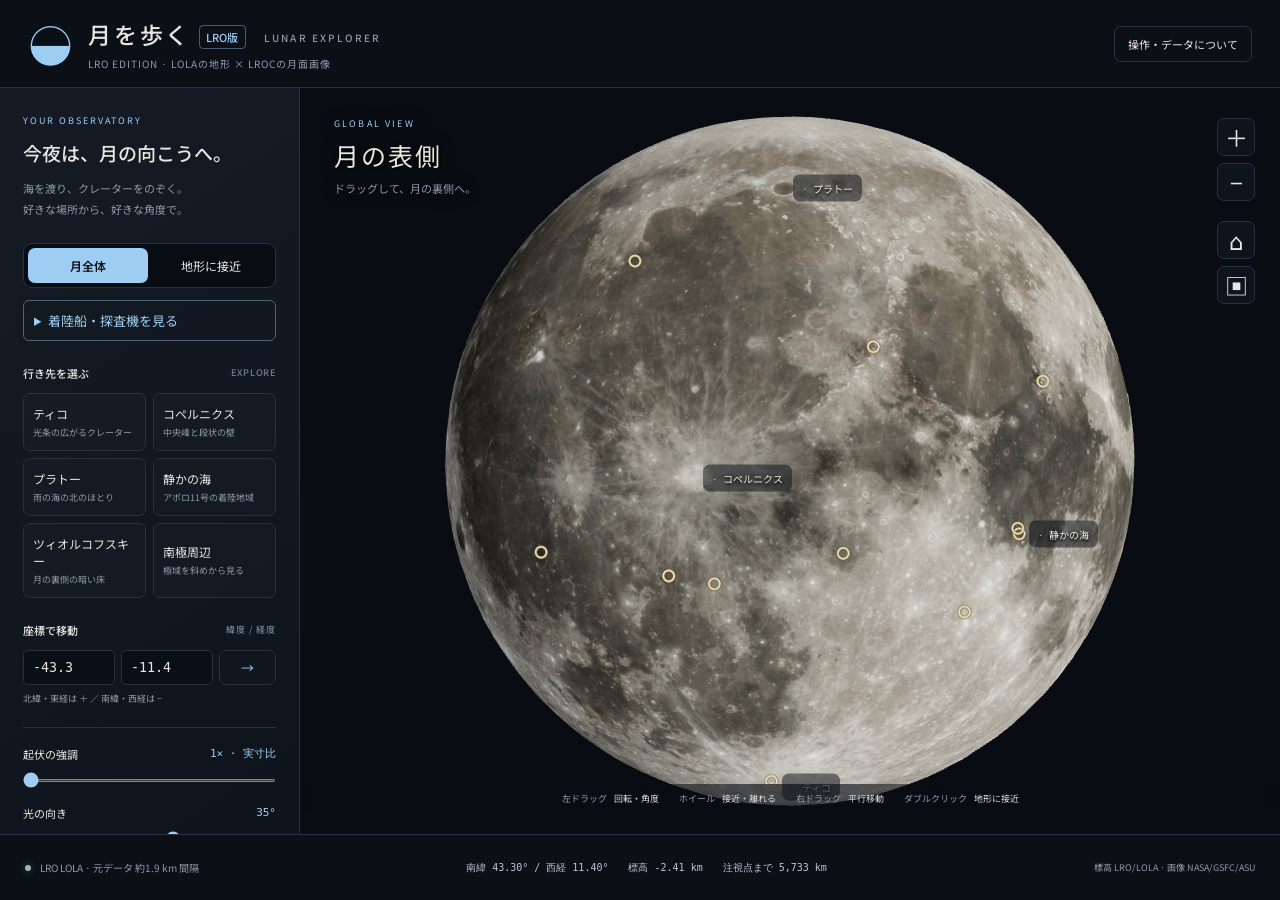
==== claude/index.html @ 8ecbb536 "Claude 改良版を claude/ に追加（すぐ表示・断面図・日付の太陽） もとの版（リポジトリ直下）は変更せず、three.js・標高・8K画像は ../ から共有する。 - 最初に軽いデータ（" ====
<!doctype html>
<html lang="ja"><head><meta charset="UTF-8"><meta name="viewport" content="width=device-width,initial-scale=1"><meta name="theme-color" content="#0b1017"><meta name="description" content="LROのLOLA実測標高とLROCの画像を使って月を立体で探検。マウスで回転、接近、地形の角度や光を調整できます。"><title>月を歩く | LRO版 3Dマップ（Claude 改良版）</title><link rel="stylesheet" href="style.css"><script type="importmap">{"imports":{"three":"../three.module.js"}}</script></head>
<body>
<div id="viewport" aria-label="マウスで回転・拡大できる月の3Dマップ"></div><div id="labels"></div>
<header><div class="mark">◒</div><div><h1>月を歩く <em>LRO版</em><span>LUNAR EXPLORER</span></h1><p>LRO EDITION · LOLAの地形 × LROCの月面画像</p></div><button id="help" class="quiet">操作・データについて</button></header>
<aside id="sidebar"><div class="eyebrow">YOUR OBSERVATORY</div><h2>今夜は、月の向こうへ。</h2><p class="intro">海を渡り、クレーターをのぞく。<br>好きな場所から、好きな角度で。</p>
<div class="tabs" aria-label="表示モード"><button id="globeBtn" class="active">月全体</button><button id="terrainBtn">地形に接近</button></div>
<details id="missions" style="margin:12px 0;padding:10px;border:1px solid #506274;border-radius:6px">
<summary style="cursor:pointer;color:#9ecdf3">着陸船・探査機を見る</summary>
<p>地点を選ぶと着陸地域へ移動します。リンクから各地点の詳しい観測画像を開けます。</p>
<select aria-label="着陸地点" id="missionSelect" style="width:100%;padding:8px"><option value="">地点を選択</option>
<option data-lat="0.674" data-lon="23.473" value="resource/apollo-11-landing-site/">アポロ11号（静かの海）</option>
<option data-lat="-3.012" data-lon="-23.422" value="photojournal/first-look-apollo-12-and-surveyor-3/">アポロ12号・サーベイヤー3号</option>
<option data-lat="-3.645" data-lon="-17.471" value="photojournal/new-view-of-apollo-14/">アポロ14号</option>
<option data-lat="26.132" data-lon="3.634" value="photojournal/retracing-the-steps-of-apollo-15/">アポロ15号（月面車の走行跡）</option>
<option data-lat="-8.973" data-lon="15.501" value="photojournal/apollo-16-footsteps-under-high-sun/">アポロ16号（デカルト高地）</option>
<option data-lat="20.19" data-lon="30.77" value="image-article/apod-2011-september-8-apollo-17-site-a-sharper-view/">アポロ17号・月面車</option>
<option data-lat="-2.4745" data-lon="-43.3398" value="https://www.lroc.im-ldi.com/featured_sites/surveyor-1/flip-book">サーベイヤー1号</option>
<option data-lat="-3.0162" data-lon="-23.4180" value="photojournal/first-look-apollo-12-and-surveyor-3/">サーベイヤー3号</option>
<option data-lat="1.4551" data-lon="23.1943" value="photojournal/surveyor-5-a-hole-in-one/">サーベイヤー5号</option>
<option data-lat="0.4742" data-lon="-1.4275" value="https://www.lroc.im-ldi.com/featured_sites/surveyor-6/site_images">サーベイヤー6号</option>
<option data-lat="-40.9812" data-lon="-11.5127" value="https://www.lroc.im-ldi.com/featured_sites/surveyor-7/flip-book">サーベイヤー7号</option>
<option data-lat="38.24" data-lon="-35.00" value="photojournal/soviet-union-lunar-rovers/">ルナ17号（雨の海）</option></select>
<p><a id="missionImage" target="_blank" rel="noopener" href="https://science.nasa.gov/resource/apollo-11-landing-site/">アポロ11号の詳細な実写を見る ↗</a></p>
<small>位置は概略。写真提供 NASA / GSFC / ASU</small></details>
<script>
document.getElementById('missionSelect').addEventListener('change', function () {
  const place = this.selectedOptions[0];
  if (!place.value) return;
  const photo = document.getElementById('missionImage');
  photo.href = new URL(place.value, 'https://science.nasa.gov/').href;
  const apollo = place.textContent.match(/^アポロ[0-9]+号/);
  photo.textContent = apollo ? apollo[0] + 'の詳細な実写を見る ↗' : place.textContent + 'の実写を見る ↗';
  document.getElementById('lat').value = place.dataset.lat;
  document.getElementById('lon').value = place.dataset.lon;
  document.getElementById('coords').requestSubmit();
  document.getElementById('terrainBtn').click();
});
</script><section><div class="section-title">行き先を選ぶ <span>EXPLORE</span></div><div id="places"></div></section>
<form id="coords"><label class="section-title" for="lat">座標で移動 <span>緯度 / 経度</span></label><div class="coord-inputs"><input id="lat" type="number" min="-90" max="90" step="any" value="-43.3" aria-label="緯度 北緯は正、南緯は負" required><input id="lon" type="number" min="-180" max="360" step="any" value="-11.4" aria-label="経度 東経は正、西経は負" required><button type="submit" aria-label="指定座標へ移動">→</button></div><small>北緯・東経は ＋ ／ 南緯・西経は −</small></form>
<section class="adjust"><label for="relief">起伏の強調 <output id="reliefVal">1× · 実寸比</output></label><input id="relief" type="range" min="1" max="10" step="0.5" value="1"><label for="sun">光の向き <output id="sunVal">35°</output></label><input id="sun" type="range" min="-180" max="180" value="35"><label class="realsun"><input id="realSun" type="checkbox"> 日付の太陽で照らす（月齢）</label><div id="sunDateRow" class="sundate" hidden><input id="sunDate" type="date" aria-label="日付"><span id="moonAge"></span><button id="earthView" type="button">地球から見る</button><small>その日の夜9時（日本時間）の太陽の向き。誤差は1〜2°程度で、秤動は含みません。</small></div><div class="checks"><label><input id="topo" type="checkbox"> 標高の色分け</label><label><input id="grid" type="checkbox"> 緯度・経度線</label><label><input id="showLabels" type="checkbox" checked> 地名</label><label><input id="auto" type="checkbox"> 自動で回す</label></div></section>
<section class="measure"><div class="section-title">断面図を測る <span>PROFILE</span></div><button id="measureBtn" type="button">2点を選んで断面図</button><small>クレーターの直径や深さを、標高のグラフで調べられます。</small></section><a class="archive" href="../" rel="noopener"><span>もとの LRO 版を開く</span><small>Codex で作った版 ↗</small></a><a class="archive" href="https://kitajima-moon-explorer.kitajima263727.chatgpt.site/" target="_blank" rel="noopener"><span>かぐや版と見比べる</span><small>標高データの異なる、もう一つの月 ↗</small></a></aside>
<main><div class="view-heading"><div id="modeTag">GLOBAL VIEW</div><h2 id="viewTitle">月の表側</h2><p id="viewSub">ドラッグして、月の裏側へ。</p></div><div class="toolbar"><button id="zoomIn" title="拡大" aria-label="拡大">＋</button><button id="zoomOut" title="縮小" aria-label="縮小">−</button><span></span><button id="reset" title="最初の眺めに戻す" aria-label="最初の眺めに戻す">⌂</button><button id="capture" title="画像を保存" aria-label="画像を保存">▣</button></div><div id="profile" hidden><div class="phead"><b>断面図</b><span>A → B</span><button id="profileClose" aria-label="断面図を閉じる">×</button></div><div id="profileBody"></div></div><div id="legend" hidden><span>低い −9km</span><i></i><span>高い ＋11km</span></div><div class="gesture"><span>左ドラッグ <b>回転・角度</b></span><span>ホイール <b>接近・離れる</b></span><span>右ドラッグ <b>平行移動</b></span><span>ダブルクリック <b>地形に接近</b></span></div></main>
<footer><div><span class="live"></span><span id="status">観測データを準備中</span></div><div class="readout"><span id="location">北緯 — / 東経 —</span><span id="height">標高 —</span><span id="distance">距離 —</span></div><div class="credit">標高 LRO/LOLA · 画像 NASA/GSFC/ASU</div></footer>
<div id="loading"><div class="loader-moon"></div><h2>月へ向かっています</h2><p id="loadText">LROの標高と月面画像を読み込み中…</p><progress id="progress" max="3" value="0"></progress><small>まず約2MBの軽いデータで表示し、詳しいデータ（約40MB）は表示後に読み込みます。</small></div>
<div id="toast" role="status" hidden></div>
<dialog id="info"><button class="close" aria-label="閉じる">×</button><div class="eyebrow">ABOUT THIS MOON</div><h2>本物の観測から、立体の月へ。</h2><p>月全体を回して眺める「月全体」と、選んだ地域を斜めから見る「地形に接近」を切り替えられます。月面をクリックすると座標と標高を表示。ダブルクリックすると、その場所へ接近します。</p><dl><dt>マウス</dt><dd>左ドラッグで回転、ホイールで拡大・縮小、右ドラッグで移動。</dd><dt>タッチ</dt><dd>1本指で回転、2本指で拡大・縮小と移動。</dd><dt>表示の調整</dt><dd>起伏1倍は実際の縦横比です。倍率を上げると高さだけを強調します。光は観察用で、現在の月齢や太陽の実位置を示すものではありません。</dd></dl><h3>LRO版のデータと加工</h3><p><a href="https://svs.gsfc.nasa.gov/4720/" target="_blank" rel="noopener">標高：LRO / LOLA — NASA CGI Moon Kit ↗</a><br>NASAの月探査機LROに搭載されたレーザー高度計LOLAの全球標高データを使用。ldem_16.tif（5760×2880、1/16度間隔）、赤道で約1.9km。基準半径1737.4km。km単位の数値をメートル単位の整数に丸め、経度の並びを変換して表示時に補間しています。全球は軽量メッシュ、地域は約480km四方の細かなメッシュです。</p><p><a href="https://svs.gsfc.nasa.gov/4720/" target="_blank" rel="noopener">表面画像：NASA CGI Moon Kit 2019 / LROC ↗</a><br>NASA/GSFC/Scientific Visualization Studio・LROC/ASU。8192×4096画像をJPEGへ変換。色調整済みの可視化用画像で、極域は低解像度データによる補完を含みます。</p><p>かぐや版との違いは<strong>地形の標高データ</strong>です。こちらはLROのLOLA、かぐや版はLALTを使っています。表面画像は同じLROC画像なので、全体の見た目は似ています。今回の標高格子間隔は両版とも約1.9kmです。</p><p>このマップはLROのすべての高解像度画像を収録したものではありません。岩や着陸機まで見える解像度ではありません。さらに詳細なLROC観測画像は<a href="https://quickmap.lroc.asu.edu/" target="_blank" rel="noopener">LROC QuickMap ↗</a>で探索できます。</p><p class="muted">標高：NASA/LRO/LOLA。画像：NASA/GSFC/Scientific Visualization Studio・LROC/ASU。上記の観測データを加工して作成。地名は概略位置です。NASAの公式アプリではありません。</p></dialog>
<noscript>この3DマップにはJavaScriptとWebGLが必要です。</noscript><script>
// ファイルを直接ダブルクリックで開いた場合：ブラウザの制限でプログラムもデータも読めないので、開き方を案内する
if (location.protocol === 'file:') {
  document.querySelector('#loading h2').textContent = 'このままでは開けません';
  document.getElementById('loadText').innerHTML = 'このページは Web ページとして開いてください。<br><b>https://yoshihiro-kitajima.github.io/lro-moon-explorer/claude/</b>';
  document.getElementById('progress').hidden = true; document.querySelector('#loading small').hidden = true;
}
</script>
<script type="module" src="app.js"></script></body></html>
---- claude/style.css ----
@import url('https://fonts.googleapis.com/css2?family=Noto+Sans+JP:wght@400;500;600;700&display=swap');
:root{color-scheme:dark;--bg:#090d13;--panel:#111720;--ink:#e8e7df;--muted:#8d99a8;--line:#28313c;--accent:#9ecdf3}*{box-sizing:border-box}body{margin:0;background:var(--bg);color:var(--ink);font-family:'Noto Sans JP',system-ui,sans-serif;font-size:13px;overflow:hidden}button,input,a{touch-action:manipulation}button,a,input{outline-offset:4px}button{font:inherit;color:inherit;cursor:pointer;background:transparent;border:1px solid var(--line);border-radius:7px;transition:background .2s,border-color .2s}button:hover{background:#29313c;border-color:#738294}a{color:var(--accent)}#viewport{position:fixed;inset:88px 0 66px 300px;touch-action:none}canvas{display:block;width:100%;height:100%}header{height:88px;display:flex;align-items:center;gap:15px;padding:0 28px;border-bottom:1px solid var(--line);position:relative;z-index:3;background:#0b1017}.mark{font-size:45px;color:var(--accent);line-height:1}h1{font-size:23px;letter-spacing:.12em;margin:0;font-weight:500}h1 span{font-size:10px;letter-spacing:.22em;color:var(--muted);margin-left:18px;vertical-align:middle}header p{font-size:10px;color:var(--muted);letter-spacing:.1em;margin:5px 0 0}.quiet{margin-left:auto;padding:9px 13px;font-size:11px}aside{position:fixed;top:88px;bottom:66px;width:300px;background:linear-gradient(145deg,#141b24,#0e141c);border-right:1px solid var(--line);padding:26px 23px 20px;overflow-y:auto;scrollbar-width:thin;z-index:3}.eyebrow{font-size:9px;letter-spacing:.22em;color:var(--accent)}aside h2{font-size:19px;font-weight:500;margin:12px 0}.intro{color:var(--muted);font-size:11px;line-height:1.9;margin:0 0 23px}.tabs{display:flex;background:#080d14;padding:4px;border:1px solid var(--line);border-radius:9px;gap:4px}.tabs button{flex:1;padding:9px 4px;border:0;font-size:12px}.tabs .active{color:#0b1017;background:var(--accent);font-weight:600}.section-title{display:flex;align-items:center;justify-content:space-between;font-size:11px;margin:24px 0 12px;font-weight:500}.section-title span{color:#6f8094;font-size:9px;letter-spacing:.09em}#places{display:grid;grid-template-columns:1fr 1fr;gap:7px}#places button{padding:11px 9px;text-align:left;background:#ffffff03;font-size:12px}#places button small{display:block;color:var(--muted);font-size:9px;margin-top:4px}#places button.selected{border-color:#c7a675;color:var(--accent);background:#c7a6750e}.coord-inputs{display:flex;gap:6px}.coord-inputs input{width:92px;min-width:0;background:#090f17;color:var(--ink);border:1px solid var(--line);padding:9px;border-radius:5px;font-family:monospace}.coord-inputs button{flex:1;color:var(--accent)}#coords small{font-size:9px;color:var(--muted);display:block;margin:7px 0 22px}.adjust{border-top:1px solid var(--line);padding-top:18px}.adjust>label{display:flex;justify-content:space-between;align-items:center;font-size:11px}.adjust output{font-family:monospace;color:var(--accent);font-size:11px}input[type=range]{width:100%;accent-color:var(--accent);height:3px;margin:17px 0 23px;cursor:pointer}.checks{display:grid;grid-template-columns:1fr 1fr;gap:10px 2px;font-size:10px;color:var(--muted)}input[type=checkbox]{accent-color:var(--accent);vertical-align:middle;margin:0 5px 0 0}.archive{display:block;margin-top:22px;padding:15px 13px;border:1px solid var(--line);border-radius:7px;text-decoration:none}.archive span{font-size:12px}.archive small{display:block;color:var(--muted);font-size:9px;margin-top:6px}main{pointer-events:none;position:fixed;inset:88px 0 66px 300px}.view-heading{position:absolute;left:34px;top:29px}#modeTag{font-size:9px;letter-spacing:.24em;color:var(--accent)}.view-heading h2{font-size:25px;letter-spacing:.08em;font-weight:400;margin:7px 0}.view-heading p{font-size:11px;color:var(--muted);margin:0}.toolbar{position:absolute;right:25px;top:30px;display:flex;flex-direction:column;gap:7px;pointer-events:auto}.toolbar button{width:38px;height:38px;font-size:23px;background:#101720dd}.toolbar span{height:6px}.gesture{position:absolute;bottom:21px;left:0;right:0;display:flex;justify-content:center;gap:20px;font-size:9px;color:#91a0b0}.gesture span{white-space:nowrap}.gesture b{font-weight:400;color:#d5d9dc;margin-left:5px}footer{position:fixed;bottom:0;left:0;right:0;height:66px;border-top:1px solid var(--line);background:#0b1017;display:flex;align-items:center;justify-content:space-between;padding:0 25px;z-index:3;font-size:10px;color:var(--muted)}footer>div{display:flex;align-items:center;gap:9px}.live{height:6px;width:6px;border-radius:50%;background:#98bcaa;box-shadow:0 0 9px #98bcaa66}.readout{font-family:monospace;gap:20px;color:#bcc6d0}.credit{font-size:9px}#loading{position:fixed;inset:88px 0 66px 300px;background:#0a0e15f5;z-index:6;display:flex;align-items:center;justify-content:center;flex-direction:column}#loading[hidden]{display:none}#loading h2{font-size:20px;font-weight:400;letter-spacing:.12em}#loading p{color:var(--muted);font-size:12px}#loading small{color:var(--muted);font-size:10px;margin-top:12px}progress{width:240px;height:3px;accent-color:var(--accent);margin:10px}.loader-moon{width:54px;height:54px;border:1px solid #d7bd9566;border-radius:50%;box-shadow:inset 15px 0 15px #e4c29144;animation:moonPulse 2s infinite alternate}@keyframes moonPulse{to{opacity:.3;transform:rotate(25deg)}}#labels{position:fixed;inset:88px 0 66px 300px;pointer-events:none;overflow:hidden}.map-label{position:absolute;transform:translate(9px,-50%);font-size:10px;text-shadow:0 2px 3px #000,0 0 8px #000;white-space:nowrap;color:#f0e8db;pointer-events:auto;border:0;padding:6px 9px;background:#080e1680}.map-label:before{content:'·';color:var(--accent);margin-right:5px}.map-label:hover{background:#111b29}#legend{position:absolute;bottom:63px;right:25px;font-size:9px;color:var(--muted)}#legend i{display:block;width:160px;height:5px;margin:6px 0;background:linear-gradient(90deg,#263d78,#4c96b0,#aab79b,#d2b585,#f3e4cf)}#legend span:last-child{display:block;text-align:right}dialog{width:min(650px,90vw);max-height:85vh;background:#141b25;color:var(--ink);border:1px solid #43505f;border-radius:14px;padding:32px;font-size:12px;line-height:1.9}dialog::backdrop{background:#000a;backdrop-filter:blur(5px)}dialog h2{font-size:22px;font-weight:500}dialog h3{margin-top:25px}dialog p,dialog dd{color:#b5c0cc}.close{float:right;font-size:23px;border:0}.muted{font-size:10px;color:var(--muted)}dl{display:grid;grid-template-columns:85px auto;gap:10px}dd{margin:0}#toast{position:fixed;left:calc(50% + 150px);bottom:112px;transform:translateX(-50%);padding:12px 20px;border:1px solid var(--line);background:#1a2430f2;border-radius:8px;font-size:12px;z-index:9}noscript{position:fixed;top:40%;left:40%;z-index:9}
@media(min-width:1500px){aside{width:320px;padding:30px}#viewport,main,#labels,#loading{left:320px}.view-heading{top:36px;left:42px}}
@media(max-width:1050px){.credit{display:none}.gesture{gap:10px}.gesture span:last-child{display:none}h1 span{display:none}}
@media(max-width:700px){header{height:72px;padding:0 15px;gap:10px}h1{font-size:20px}.mark{font-size:36px}.quiet{font-size:9px;padding:8px}header p{font-size:8px}aside{top:auto;bottom:54px;height:230px;width:100%;padding:15px;display:block;border-right:0;border-top:1px solid var(--line)}aside>.eyebrow,aside>h2,.intro,.archive,#coords{display:none}.tabs{width:230px;margin-bottom:12px}aside>section:not(.adjust){width:52%;float:left}.section-title{margin:0 0 8px;font-size:10px}.section-title span{display:none}#places{gap:5px}#places button{font-size:10px;padding:7px}#places small{font-size:8px}section.adjust{border:0;margin-left:56%;padding:0}.adjust>label{font-size:9px}.adjust input[type=range]{margin:13px 0 17px}.checks{font-size:9px;gap:8px}#viewport,main,#labels,#loading{inset:72px 0 284px 0}.view-heading{top:16px;left:17px}.view-heading h2{font-size:18px}.view-heading p{font-size:9px}.toolbar{right:12px;top:15px;gap:5px}.toolbar button{width:30px;height:30px;font-size:19px}.gesture{bottom:12px;font-size:8px}.gesture span:nth-child(n+3){display:none}footer{height:54px;padding:8px 12px;flex-wrap:wrap;font-size:9px}.readout{gap:10px;font-size:9px;width:100%}#toast{left:50%;bottom:300px;width:max-content;max-width:90vw}#legend{bottom:40px;right:15px}.map-label{font-size:9px}}
.view-heading{text-shadow:0 1px 4px #000,0 0 16px #000}.gesture{padding:8px;background:linear-gradient(90deg,transparent,#090d13b0,transparent);border-radius:6px}

h1 em{font-size:11px;letter-spacing:.02em;font-style:normal;color:var(--accent);border:1px solid #9ecdf366;padding:3px 6px;border-radius:4px;vertical-align:middle}

/* ===== Claude 改良版の追加 ===== */
.realsun{display:flex;gap:6px;align-items:center;margin-top:8px;font-size:13px}
.sundate{display:grid;grid-template-columns:auto 1fr;gap:6px 8px;align-items:center;margin:6px 0 2px;padding:8px;border:1px solid #3b4d60;border-radius:6px;background:#0f1822}
.sundate input{background:#0b1017;color:#e7edf3;border:1px solid #506274;border-radius:5px;padding:5px}
.sundate #moonAge{font-size:13px;color:#ffe4aa}
.sundate button{grid-column:1/3;padding:7px;border-radius:6px;border:1px solid #6d86a0;background:#1a2a3b;color:#dbe8f4;cursor:pointer}
.sundate small{grid-column:1/3;color:#8fa1b3;font-size:11px;line-height:1.5}
.measure{margin:14px 0}.measure button{width:100%;padding:10px;border-radius:7px;border:1px solid #c9a35f;background:#2a2213;color:#ffe2a8;font-weight:700;cursor:pointer;margin:4px 0}
.measure button.on{background:#c9a35f;color:#1a1408}.measure small{color:#8fa1b3;font-size:11px}
#profile{pointer-events:auto;position:absolute;left:50%;bottom:64px;transform:translateX(-50%);width:min(620px,calc(100% - 24px));background:rgba(9,14,21,.92);border:1px solid #4a5e73;border-radius:10px;padding:10px 12px;z-index:4;backdrop-filter:blur(6px)}
.phead{display:flex;align-items:center;gap:10px;color:#e8eef4}.phead span{color:#8fa1b3;font-size:12px}.phead button{margin-left:auto;background:none;border:none;color:#c9d4de;font-size:20px;cursor:pointer}
.pmsg{color:#dfe7ef;margin:8px 0}.pstats{display:flex;flex-wrap:wrap;gap:6px 16px;color:#a9b8c6;font-size:12.5px;margin:6px 0}.pstats b{color:#ffe2a8;font-size:14px}
.pchart{width:100%;height:auto;display:block}.pchart text{fill:#94a7b9;font-size:11px}.pchart .gl{stroke:#2c3c4d;stroke-width:1}
.parea{fill:rgba(255,211,107,.18)}.pline{fill:none;stroke:#ffd36b;stroke-width:2}.pmax{fill:#ff8a5c}.pmin{fill:#5cb6ff}
.pchart .pa{fill:#ff6a3d;font-weight:700;font-size:13px}.pchart .pb{fill:#45a8ff;font-weight:700;font-size:13px}.pchart .axis{fill:#6f8395;font-size:10px}.phl{stroke:#fff;stroke-opacity:.6}
.pnote{color:#7f93a6;font-size:11px;margin:4px 0 0;line-height:1.5}
.sundate[hidden]{display:none}
.adjust label.realsun{display:flex;justify-content:flex-start;align-items:center;gap:6px;flex-direction:row}
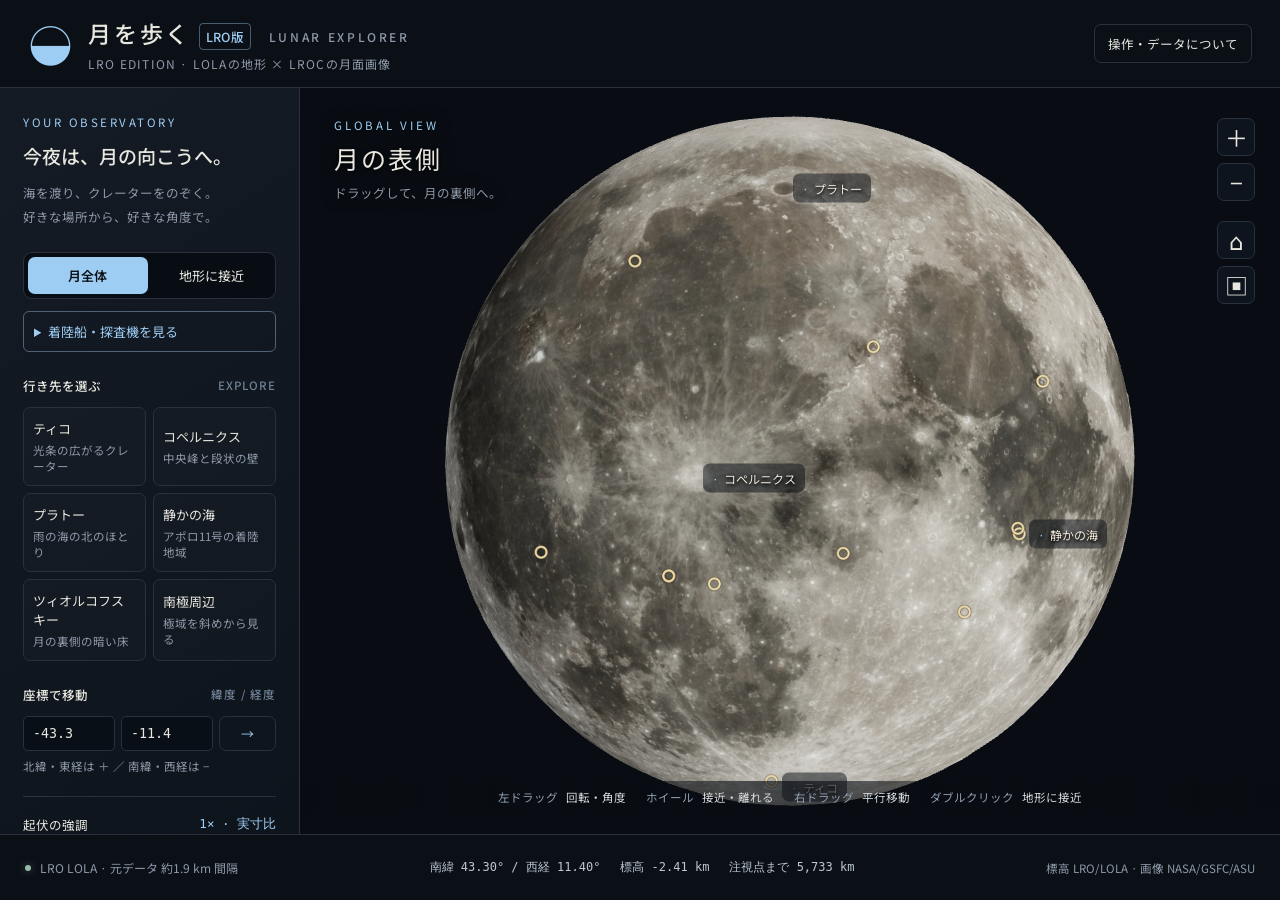
==== commit bf569837: "claude/: 小さな文字を大きくし、断面図の枠を見やすくする - 8〜12px の文字を 11〜13px に拡大（プロジェクターやタブレットでも読める大きさに） - 断面図の枠を左下に寄せて小さく" ====
--- a/claude/index.html
+++ b/claude/index.html
@@ -40,7 +40,7 @@
 <form id="coords"><label class="section-title" for="lat">座標で移動 <span>緯度 / 経度</span></label><div class="coord-inputs"><input id="lat" type="number" min="-90" max="90" step="any" value="-43.3" aria-label="緯度 北緯は正、南緯は負" required><input id="lon" type="number" min="-180" max="360" step="any" value="-11.4" aria-label="経度 東経は正、西経は負" required><button type="submit" aria-label="指定座標へ移動">→</button></div><small>北緯・東経は ＋ ／ 南緯・西経は −</small></form>
 <section class="adjust"><label for="relief">起伏の強調 <output id="reliefVal">1× · 実寸比</output></label><input id="relief" type="range" min="1" max="10" step="0.5" value="1"><label for="sun">光の向き <output id="sunVal">35°</output></label><input id="sun" type="range" min="-180" max="180" value="35"><label class="realsun"><input id="realSun" type="checkbox"> 日付の太陽で照らす（月齢）</label><div id="sunDateRow" class="sundate" hidden><input id="sunDate" type="date" aria-label="日付"><span id="moonAge"></span><button id="earthView" type="button">地球から見る</button><small>その日の夜9時（日本時間）の太陽の向き。誤差は1〜2°程度で、秤動は含みません。</small></div><div class="checks"><label><input id="topo" type="checkbox"> 標高の色分け</label><label><input id="grid" type="checkbox"> 緯度・経度線</label><label><input id="showLabels" type="checkbox" checked> 地名</label><label><input id="auto" type="checkbox"> 自動で回す</label></div></section>
 <section class="measure"><div class="section-title">断面図を測る <span>PROFILE</span></div><button id="measureBtn" type="button">2点を選んで断面図</button><small>クレーターの直径や深さを、標高のグラフで調べられます。</small></section><a class="archive" href="../" rel="noopener"><span>もとの LRO 版を開く</span><small>Codex で作った版 ↗</small></a><a class="archive" href="https://kitajima-moon-explorer.kitajima263727.chatgpt.site/" target="_blank" rel="noopener"><span>かぐや版と見比べる</span><small>標高データの異なる、もう一つの月 ↗</small></a></aside>
-<main><div class="view-heading"><div id="modeTag">GLOBAL VIEW</div><h2 id="viewTitle">月の表側</h2><p id="viewSub">ドラッグして、月の裏側へ。</p></div><div class="toolbar"><button id="zoomIn" title="拡大" aria-label="拡大">＋</button><button id="zoomOut" title="縮小" aria-label="縮小">−</button><span></span><button id="reset" title="最初の眺めに戻す" aria-label="最初の眺めに戻す">⌂</button><button id="capture" title="画像を保存" aria-label="画像を保存">▣</button></div><div id="profile" hidden><div class="phead"><b>断面図</b><span>A → B</span><button id="profileClose" aria-label="断面図を閉じる">×</button></div><div id="profileBody"></div></div><div id="legend" hidden><span>低い −9km</span><i></i><span>高い ＋11km</span></div><div class="gesture"><span>左ドラッグ <b>回転・角度</b></span><span>ホイール <b>接近・離れる</b></span><span>右ドラッグ <b>平行移動</b></span><span>ダブルクリック <b>地形に接近</b></span></div></main>
+<main><div class="view-heading"><div id="modeTag">GLOBAL VIEW</div><h2 id="viewTitle">月の表側</h2><p id="viewSub">ドラッグして、月の裏側へ。</p></div><div class="toolbar"><button id="zoomIn" title="拡大" aria-label="拡大">＋</button><button id="zoomOut" title="縮小" aria-label="縮小">−</button><span></span><button id="reset" title="最初の眺めに戻す" aria-label="最初の眺めに戻す">⌂</button><button id="capture" title="画像を保存" aria-label="画像を保存">▣</button></div><div id="profile" hidden><div class="phead"><b>断面図</b><span>A → B</span><button id="profileMin" class="pmin-btn" aria-label="断面図を小さくする">小さく</button><button id="profileClose" aria-label="断面図を閉じる">×</button></div><div id="profileBody"></div></div><div id="legend" hidden><span>低い −9km</span><i></i><span>高い ＋11km</span></div><div class="gesture"><span>左ドラッグ <b>回転・角度</b></span><span>ホイール <b>接近・離れる</b></span><span>右ドラッグ <b>平行移動</b></span><span>ダブルクリック <b>地形に接近</b></span></div></main>
 <footer><div><span class="live"></span><span id="status">観測データを準備中</span></div><div class="readout"><span id="location">北緯 — / 東経 —</span><span id="height">標高 —</span><span id="distance">距離 —</span></div><div class="credit">標高 LRO/LOLA · 画像 NASA/GSFC/ASU</div></footer>
 <div id="loading"><div class="loader-moon"></div><h2>月へ向かっています</h2><p id="loadText">LROの標高と月面画像を読み込み中…</p><progress id="progress" max="3" value="0"></progress><small>まず約2MBの軽いデータで表示し、詳しいデータ（約40MB）は表示後に読み込みます。</small></div>
 <div id="toast" role="status" hidden></div>
--- a/claude/style.css
+++ b/claude/style.css
@@ -1,11 +1,11 @@
 @import url('https://fonts.googleapis.com/css2?family=Noto+Sans+JP:wght@400;500;600;700&display=swap');
-:root{color-scheme:dark;--bg:#090d13;--panel:#111720;--ink:#e8e7df;--muted:#8d99a8;--line:#28313c;--accent:#9ecdf3}*{box-sizing:border-box}body{margin:0;background:var(--bg);color:var(--ink);font-family:'Noto Sans JP',system-ui,sans-serif;font-size:13px;overflow:hidden}button,input,a{touch-action:manipulation}button,a,input{outline-offset:4px}button{font:inherit;color:inherit;cursor:pointer;background:transparent;border:1px solid var(--line);border-radius:7px;transition:background .2s,border-color .2s}button:hover{background:#29313c;border-color:#738294}a{color:var(--accent)}#viewport{position:fixed;inset:88px 0 66px 300px;touch-action:none}canvas{display:block;width:100%;height:100%}header{height:88px;display:flex;align-items:center;gap:15px;padding:0 28px;border-bottom:1px solid var(--line);position:relative;z-index:3;background:#0b1017}.mark{font-size:45px;color:var(--accent);line-height:1}h1{font-size:23px;letter-spacing:.12em;margin:0;font-weight:500}h1 span{font-size:10px;letter-spacing:.22em;color:var(--muted);margin-left:18px;vertical-align:middle}header p{font-size:10px;color:var(--muted);letter-spacing:.1em;margin:5px 0 0}.quiet{margin-left:auto;padding:9px 13px;font-size:11px}aside{position:fixed;top:88px;bottom:66px;width:300px;background:linear-gradient(145deg,#141b24,#0e141c);border-right:1px solid var(--line);padding:26px 23px 20px;overflow-y:auto;scrollbar-width:thin;z-index:3}.eyebrow{font-size:9px;letter-spacing:.22em;color:var(--accent)}aside h2{font-size:19px;font-weight:500;margin:12px 0}.intro{color:var(--muted);font-size:11px;line-height:1.9;margin:0 0 23px}.tabs{display:flex;background:#080d14;padding:4px;border:1px solid var(--line);border-radius:9px;gap:4px}.tabs button{flex:1;padding:9px 4px;border:0;font-size:12px}.tabs .active{color:#0b1017;background:var(--accent);font-weight:600}.section-title{display:flex;align-items:center;justify-content:space-between;font-size:11px;margin:24px 0 12px;font-weight:500}.section-title span{color:#6f8094;font-size:9px;letter-spacing:.09em}#places{display:grid;grid-template-columns:1fr 1fr;gap:7px}#places button{padding:11px 9px;text-align:left;background:#ffffff03;font-size:12px}#places button small{display:block;color:var(--muted);font-size:9px;margin-top:4px}#places button.selected{border-color:#c7a675;color:var(--accent);background:#c7a6750e}.coord-inputs{display:flex;gap:6px}.coord-inputs input{width:92px;min-width:0;background:#090f17;color:var(--ink);border:1px solid var(--line);padding:9px;border-radius:5px;font-family:monospace}.coord-inputs button{flex:1;color:var(--accent)}#coords small{font-size:9px;color:var(--muted);display:block;margin:7px 0 22px}.adjust{border-top:1px solid var(--line);padding-top:18px}.adjust>label{display:flex;justify-content:space-between;align-items:center;font-size:11px}.adjust output{font-family:monospace;color:var(--accent);font-size:11px}input[type=range]{width:100%;accent-color:var(--accent);height:3px;margin:17px 0 23px;cursor:pointer}.checks{display:grid;grid-template-columns:1fr 1fr;gap:10px 2px;font-size:10px;color:var(--muted)}input[type=checkbox]{accent-color:var(--accent);vertical-align:middle;margin:0 5px 0 0}.archive{display:block;margin-top:22px;padding:15px 13px;border:1px solid var(--line);border-radius:7px;text-decoration:none}.archive span{font-size:12px}.archive small{display:block;color:var(--muted);font-size:9px;margin-top:6px}main{pointer-events:none;position:fixed;inset:88px 0 66px 300px}.view-heading{position:absolute;left:34px;top:29px}#modeTag{font-size:9px;letter-spacing:.24em;color:var(--accent)}.view-heading h2{font-size:25px;letter-spacing:.08em;font-weight:400;margin:7px 0}.view-heading p{font-size:11px;color:var(--muted);margin:0}.toolbar{position:absolute;right:25px;top:30px;display:flex;flex-direction:column;gap:7px;pointer-events:auto}.toolbar button{width:38px;height:38px;font-size:23px;background:#101720dd}.toolbar span{height:6px}.gesture{position:absolute;bottom:21px;left:0;right:0;display:flex;justify-content:center;gap:20px;font-size:9px;color:#91a0b0}.gesture span{white-space:nowrap}.gesture b{font-weight:400;color:#d5d9dc;margin-left:5px}footer{position:fixed;bottom:0;left:0;right:0;height:66px;border-top:1px solid var(--line);background:#0b1017;display:flex;align-items:center;justify-content:space-between;padding:0 25px;z-index:3;font-size:10px;color:var(--muted)}footer>div{display:flex;align-items:center;gap:9px}.live{height:6px;width:6px;border-radius:50%;background:#98bcaa;box-shadow:0 0 9px #98bcaa66}.readout{font-family:monospace;gap:20px;color:#bcc6d0}.credit{font-size:9px}#loading{position:fixed;inset:88px 0 66px 300px;background:#0a0e15f5;z-index:6;display:flex;align-items:center;justify-content:center;flex-direction:column}#loading[hidden]{display:none}#loading h2{font-size:20px;font-weight:400;letter-spacing:.12em}#loading p{color:var(--muted);font-size:12px}#loading small{color:var(--muted);font-size:10px;margin-top:12px}progress{width:240px;height:3px;accent-color:var(--accent);margin:10px}.loader-moon{width:54px;height:54px;border:1px solid #d7bd9566;border-radius:50%;box-shadow:inset 15px 0 15px #e4c29144;animation:moonPulse 2s infinite alternate}@keyframes moonPulse{to{opacity:.3;transform:rotate(25deg)}}#labels{position:fixed;inset:88px 0 66px 300px;pointer-events:none;overflow:hidden}.map-label{position:absolute;transform:translate(9px,-50%);font-size:10px;text-shadow:0 2px 3px #000,0 0 8px #000;white-space:nowrap;color:#f0e8db;pointer-events:auto;border:0;padding:6px 9px;background:#080e1680}.map-label:before{content:'·';color:var(--accent);margin-right:5px}.map-label:hover{background:#111b29}#legend{position:absolute;bottom:63px;right:25px;font-size:9px;color:var(--muted)}#legend i{display:block;width:160px;height:5px;margin:6px 0;background:linear-gradient(90deg,#263d78,#4c96b0,#aab79b,#d2b585,#f3e4cf)}#legend span:last-child{display:block;text-align:right}dialog{width:min(650px,90vw);max-height:85vh;background:#141b25;color:var(--ink);border:1px solid #43505f;border-radius:14px;padding:32px;font-size:12px;line-height:1.9}dialog::backdrop{background:#000a;backdrop-filter:blur(5px)}dialog h2{font-size:22px;font-weight:500}dialog h3{margin-top:25px}dialog p,dialog dd{color:#b5c0cc}.close{float:right;font-size:23px;border:0}.muted{font-size:10px;color:var(--muted)}dl{display:grid;grid-template-columns:85px auto;gap:10px}dd{margin:0}#toast{position:fixed;left:calc(50% + 150px);bottom:112px;transform:translateX(-50%);padding:12px 20px;border:1px solid var(--line);background:#1a2430f2;border-radius:8px;font-size:12px;z-index:9}noscript{position:fixed;top:40%;left:40%;z-index:9}
+:root{color-scheme:dark;--bg:#090d13;--panel:#111720;--ink:#e8e7df;--muted:#8d99a8;--line:#28313c;--accent:#9ecdf3}*{box-sizing:border-box}body{margin:0;background:var(--bg);color:var(--ink);font-family:'Noto Sans JP',system-ui,sans-serif;font-size:13px;overflow:hidden}button,input,a{touch-action:manipulation}button,a,input{outline-offset:4px}button{font:inherit;color:inherit;cursor:pointer;background:transparent;border:1px solid var(--line);border-radius:7px;transition:background .2s,border-color .2s}button:hover{background:#29313c;border-color:#738294}a{color:var(--accent)}#viewport{position:fixed;inset:88px 0 66px 300px;touch-action:none}canvas{display:block;width:100%;height:100%}header{height:88px;display:flex;align-items:center;gap:15px;padding:0 28px;border-bottom:1px solid var(--line);position:relative;z-index:3;background:#0b1017}.mark{font-size:45px;color:var(--accent);line-height:1}h1{font-size:23px;letter-spacing:.12em;margin:0;font-weight:500}h1 span{font-size:12px;letter-spacing:.22em;color:var(--muted);margin-left:18px;vertical-align:middle}header p{font-size:12px;color:var(--muted);letter-spacing:.1em;margin:5px 0 0}.quiet{margin-left:auto;padding:9px 13px;font-size:12.5px}aside{position:fixed;top:88px;bottom:66px;width:300px;background:linear-gradient(145deg,#141b24,#0e141c);border-right:1px solid var(--line);padding:26px 23px 20px;overflow-y:auto;scrollbar-width:thin;z-index:3}.eyebrow{font-size:11.5px;letter-spacing:.22em;color:var(--accent)}aside h2{font-size:19px;font-weight:500;margin:12px 0}.intro{color:var(--muted);font-size:12.5px;line-height:1.9;margin:0 0 23px}.tabs{display:flex;background:#080d14;padding:4px;border:1px solid var(--line);border-radius:9px;gap:4px}.tabs button{flex:1;padding:9px 4px;border:0;font-size:13px}.tabs .active{color:#0b1017;background:var(--accent);font-weight:600}.section-title{display:flex;align-items:center;justify-content:space-between;font-size:12.5px;margin:24px 0 12px;font-weight:500}.section-title span{color:#6f8094;font-size:11.5px;letter-spacing:.09em}#places{display:grid;grid-template-columns:1fr 1fr;gap:7px}#places button{padding:11px 9px;text-align:left;background:#ffffff03;font-size:13px}#places button small{display:block;color:var(--muted);font-size:11.5px;margin-top:4px}#places button.selected{border-color:#c7a675;color:var(--accent);background:#c7a6750e}.coord-inputs{display:flex;gap:6px}.coord-inputs input{width:92px;min-width:0;background:#090f17;color:var(--ink);border:1px solid var(--line);padding:9px;border-radius:5px;font-family:monospace}.coord-inputs button{flex:1;color:var(--accent)}#coords small{font-size:11.5px;color:var(--muted);display:block;margin:7px 0 22px}.adjust{border-top:1px solid var(--line);padding-top:18px}.adjust>label{display:flex;justify-content:space-between;align-items:center;font-size:12.5px}.adjust output{font-family:monospace;color:var(--accent);font-size:12.5px}input[type=range]{width:100%;accent-color:var(--accent);height:3px;margin:17px 0 23px;cursor:pointer}.checks{display:grid;grid-template-columns:1fr 1fr;gap:10px 2px;font-size:12px;color:var(--muted)}input[type=checkbox]{accent-color:var(--accent);vertical-align:middle;margin:0 5px 0 0}.archive{display:block;margin-top:22px;padding:15px 13px;border:1px solid var(--line);border-radius:7px;text-decoration:none}.archive span{font-size:13px}.archive small{display:block;color:var(--muted);font-size:11.5px;margin-top:6px}main{pointer-events:none;position:fixed;inset:88px 0 66px 300px}.view-heading{position:absolute;left:34px;top:29px}#modeTag{font-size:11.5px;letter-spacing:.24em;color:var(--accent)}.view-heading h2{font-size:25px;letter-spacing:.08em;font-weight:400;margin:7px 0}.view-heading p{font-size:12.5px;color:var(--muted);margin:0}.toolbar{position:absolute;right:25px;top:30px;display:flex;flex-direction:column;gap:7px;pointer-events:auto}.toolbar button{width:38px;height:38px;font-size:23px;background:#101720dd}.toolbar span{height:6px}.gesture{position:absolute;bottom:21px;left:0;right:0;display:flex;justify-content:center;gap:20px;font-size:11.5px;color:#91a0b0}.gesture span{white-space:nowrap}.gesture b{font-weight:400;color:#d5d9dc;margin-left:5px}footer{position:fixed;bottom:0;left:0;right:0;height:66px;border-top:1px solid var(--line);background:#0b1017;display:flex;align-items:center;justify-content:space-between;padding:0 25px;z-index:3;font-size:12px;color:var(--muted)}footer>div{display:flex;align-items:center;gap:9px}.live{height:6px;width:6px;border-radius:50%;background:#98bcaa;box-shadow:0 0 9px #98bcaa66}.readout{font-family:monospace;gap:20px;color:#bcc6d0}.credit{font-size:11.5px}#loading{position:fixed;inset:88px 0 66px 300px;background:#0a0e15f5;z-index:6;display:flex;align-items:center;justify-content:center;flex-direction:column}#loading[hidden]{display:none}#loading h2{font-size:20px;font-weight:400;letter-spacing:.12em}#loading p{color:var(--muted);font-size:13px}#loading small{color:var(--muted);font-size:12px;margin-top:12px}progress{width:240px;height:3px;accent-color:var(--accent);margin:10px}.loader-moon{width:54px;height:54px;border:1px solid #d7bd9566;border-radius:50%;box-shadow:inset 15px 0 15px #e4c29144;animation:moonPulse 2s infinite alternate}@keyframes moonPulse{to{opacity:.3;transform:rotate(25deg)}}#labels{position:fixed;inset:88px 0 66px 300px;pointer-events:none;overflow:hidden}.map-label{position:absolute;transform:translate(9px,-50%);font-size:12px;text-shadow:0 2px 3px #000,0 0 8px #000;white-space:nowrap;color:#f0e8db;pointer-events:auto;border:0;padding:6px 9px;background:#080e1680}.map-label:before{content:'·';color:var(--accent);margin-right:5px}.map-label:hover{background:#111b29}#legend{position:absolute;bottom:63px;right:25px;font-size:11.5px;color:var(--muted)}#legend i{display:block;width:160px;height:5px;margin:6px 0;background:linear-gradient(90deg,#263d78,#4c96b0,#aab79b,#d2b585,#f3e4cf)}#legend span:last-child{display:block;text-align:right}dialog{width:min(650px,90vw);max-height:85vh;background:#141b25;color:var(--ink);border:1px solid #43505f;border-radius:14px;padding:32px;font-size:13px;line-height:1.9}dialog::backdrop{background:#000a;backdrop-filter:blur(5px)}dialog h2{font-size:22px;font-weight:500}dialog h3{margin-top:25px}dialog p,dialog dd{color:#b5c0cc}.close{float:right;font-size:23px;border:0}.muted{font-size:12px;color:var(--muted)}dl{display:grid;grid-template-columns:85px auto;gap:10px}dd{margin:0}#toast{position:fixed;left:calc(50% + 150px);bottom:112px;transform:translateX(-50%);padding:12px 20px;border:1px solid var(--line);background:#1a2430f2;border-radius:8px;font-size:13px;z-index:9}noscript{position:fixed;top:40%;left:40%;z-index:9}
 @media(min-width:1500px){aside{width:320px;padding:30px}#viewport,main,#labels,#loading{left:320px}.view-heading{top:36px;left:42px}}
 @media(max-width:1050px){.credit{display:none}.gesture{gap:10px}.gesture span:last-child{display:none}h1 span{display:none}}
-@media(max-width:700px){header{height:72px;padding:0 15px;gap:10px}h1{font-size:20px}.mark{font-size:36px}.quiet{font-size:9px;padding:8px}header p{font-size:8px}aside{top:auto;bottom:54px;height:230px;width:100%;padding:15px;display:block;border-right:0;border-top:1px solid var(--line)}aside>.eyebrow,aside>h2,.intro,.archive,#coords{display:none}.tabs{width:230px;margin-bottom:12px}aside>section:not(.adjust){width:52%;float:left}.section-title{margin:0 0 8px;font-size:10px}.section-title span{display:none}#places{gap:5px}#places button{font-size:10px;padding:7px}#places small{font-size:8px}section.adjust{border:0;margin-left:56%;padding:0}.adjust>label{font-size:9px}.adjust input[type=range]{margin:13px 0 17px}.checks{font-size:9px;gap:8px}#viewport,main,#labels,#loading{inset:72px 0 284px 0}.view-heading{top:16px;left:17px}.view-heading h2{font-size:18px}.view-heading p{font-size:9px}.toolbar{right:12px;top:15px;gap:5px}.toolbar button{width:30px;height:30px;font-size:19px}.gesture{bottom:12px;font-size:8px}.gesture span:nth-child(n+3){display:none}footer{height:54px;padding:8px 12px;flex-wrap:wrap;font-size:9px}.readout{gap:10px;font-size:9px;width:100%}#toast{left:50%;bottom:300px;width:max-content;max-width:90vw}#legend{bottom:40px;right:15px}.map-label{font-size:9px}}
+@media(max-width:700px){header{height:72px;padding:0 15px;gap:10px}h1{font-size:20px}.mark{font-size:36px}.quiet{font-size:11.5px;padding:8px}header p{font-size:11px}aside{top:auto;bottom:54px;height:230px;width:100%;padding:15px;display:block;border-right:0;border-top:1px solid var(--line)}aside>.eyebrow,aside>h2,.intro,.archive,#coords{display:none}.tabs{width:230px;margin-bottom:12px}aside>section:not(.adjust){width:52%;float:left}.section-title{margin:0 0 8px;font-size:12px}.section-title span{display:none}#places{gap:5px}#places button{font-size:12px;padding:7px}#places small{font-size:11px}section.adjust{border:0;margin-left:56%;padding:0}.adjust>label{font-size:11.5px}.adjust input[type=range]{margin:13px 0 17px}.checks{font-size:11.5px;gap:8px}#viewport,main,#labels,#loading{inset:72px 0 284px 0}.view-heading{top:16px;left:17px}.view-heading h2{font-size:18px}.view-heading p{font-size:11.5px}.toolbar{right:12px;top:15px;gap:5px}.toolbar button{width:30px;height:30px;font-size:19px}.gesture{bottom:12px;font-size:11px}.gesture span:nth-child(n+3){display:none}footer{height:54px;padding:8px 12px;flex-wrap:wrap;font-size:11.5px}.readout{gap:10px;font-size:11.5px;width:100%}#toast{left:50%;bottom:300px;width:max-content;max-width:90vw}#legend{bottom:40px;right:15px}.map-label{font-size:11.5px}}
 .view-heading{text-shadow:0 1px 4px #000,0 0 16px #000}.gesture{padding:8px;background:linear-gradient(90deg,transparent,#090d13b0,transparent);border-radius:6px}
 
-h1 em{font-size:11px;letter-spacing:.02em;font-style:normal;color:var(--accent);border:1px solid #9ecdf366;padding:3px 6px;border-radius:4px;vertical-align:middle}
+h1 em{font-size:12.5px;letter-spacing:.02em;font-style:normal;color:var(--accent);border:1px solid #9ecdf366;padding:3px 6px;border-radius:4px;vertical-align:middle}
 
 /* ===== Claude 改良版の追加 ===== */
 .realsun{display:flex;gap:6px;align-items:center;margin-top:8px;font-size:13px}
@@ -16,7 +16,7 @@
 .sundate small{grid-column:1/3;color:#8fa1b3;font-size:11px;line-height:1.5}
 .measure{margin:14px 0}.measure button{width:100%;padding:10px;border-radius:7px;border:1px solid #c9a35f;background:#2a2213;color:#ffe2a8;font-weight:700;cursor:pointer;margin:4px 0}
 .measure button.on{background:#c9a35f;color:#1a1408}.measure small{color:#8fa1b3;font-size:11px}
-#profile{pointer-events:auto;position:absolute;left:50%;bottom:64px;transform:translateX(-50%);width:min(620px,calc(100% - 24px));background:rgba(9,14,21,.92);border:1px solid #4a5e73;border-radius:10px;padding:10px 12px;z-index:4;backdrop-filter:blur(6px)}
+#profile{pointer-events:auto;position:absolute;left:14px;bottom:56px;width:min(470px,calc(100% - 28px));background:rgba(9,14,21,.92);border:1px solid #4a5e73;border-radius:10px;padding:10px 12px;z-index:4;backdrop-filter:blur(6px)}
 .phead{display:flex;align-items:center;gap:10px;color:#e8eef4}.phead span{color:#8fa1b3;font-size:12px}.phead button{margin-left:auto;background:none;border:none;color:#c9d4de;font-size:20px;cursor:pointer}
 .pmsg{color:#dfe7ef;margin:8px 0}.pstats{display:flex;flex-wrap:wrap;gap:6px 16px;color:#a9b8c6;font-size:12.5px;margin:6px 0}.pstats b{color:#ffe2a8;font-size:14px}
 .pchart{width:100%;height:auto;display:block}.pchart text{fill:#94a7b9;font-size:11px}.pchart .gl{stroke:#2c3c4d;stroke-width:1}
@@ -25,3 +25,10 @@
 .pnote{color:#7f93a6;font-size:11px;margin:4px 0 0;line-height:1.5}
 .sundate[hidden]{display:none}
 .adjust label.realsun{display:flex;justify-content:flex-start;align-items:center;gap:6px;flex-direction:row}
+
+.pchart{max-height:165px}
+#profile.mini .pchart,#profile.mini .pnote{display:none}
+.phead .pmin-btn{margin-left:auto;background:none;border:1px solid #4a5e73;border-radius:5px;color:#c9d4de;font-size:13px;padding:1px 8px;cursor:pointer}
+.phead .pmin-btn+button{margin-left:4px}
+.pstats{font-size:13px}.pstats b{font-size:15px}
+@media(max-width:700px){#profile{left:8px;right:8px;width:auto;bottom:48px}}
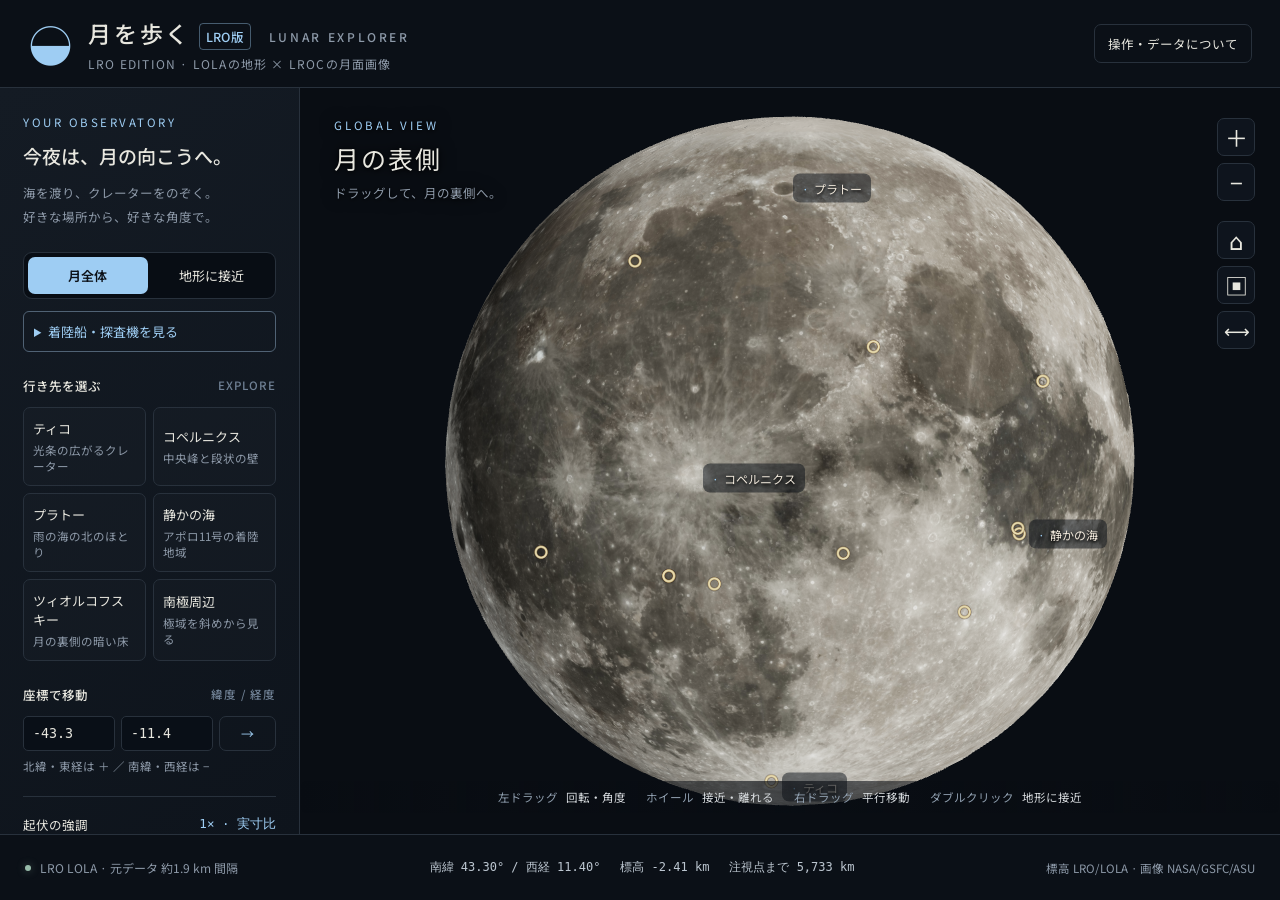
==== commit 15e48e23: "スマホ・タブレットで断面図を使いやすくする（LRO版・かぐや版） - 地図の右の操作ボタンに ⟷（断面図）を追加。スマホや横向きタブレットでも、スクロールせずに始められる - 指で操作する端末では、操" ====
--- a/claude/index.html
+++ b/claude/index.html
@@ -1,5 +1,5 @@
 <!doctype html>
-<html lang="ja"><head><meta charset="UTF-8"><meta name="viewport" content="width=device-width,initial-scale=1"><meta name="theme-color" content="#0b1017"><meta name="description" content="LROのLOLA実測標高とLROCの画像を使って月を立体で探検。マウスで回転、接近、地形の角度や光を調整できます。"><title>月を歩く | LRO版 3Dマップ（Claude 改良版）</title><link rel="stylesheet" href="style.css"><script type="importmap">{"imports":{"three":"../three.module.js"}}</script></head>
+<html lang="ja"><head><meta charset="UTF-8"><meta name="viewport" content="width=device-width,initial-scale=1"><meta name="theme-color" content="#0b1017"><meta name="description" content="LROのLOLA実測標高とLROCの画像を使って月を立体で探検。マウスで回転、接近、地形の角度や光を調整できます。"><title>月を歩く | LRO版 3Dマップ（Claude 改良版）</title><link rel="stylesheet" href="style.css?v=20261109c"><script type="importmap">{"imports":{"three":"../three.module.js"}}</script></head>
 <body>
 <div id="viewport" aria-label="マウスで回転・拡大できる月の3Dマップ"></div><div id="labels"></div>
 <header><div class="mark">◒</div><div><h1>月を歩く <em>LRO版</em><span>LUNAR EXPLORER</span></h1><p>LRO EDITION · LOLAの地形 × LROCの月面画像</p></div><button id="help" class="quiet">操作・データについて</button></header>
@@ -39,8 +39,8 @@
 </script><section><div class="section-title">行き先を選ぶ <span>EXPLORE</span></div><div id="places"></div></section>
 <form id="coords"><label class="section-title" for="lat">座標で移動 <span>緯度 / 経度</span></label><div class="coord-inputs"><input id="lat" type="number" min="-90" max="90" step="any" value="-43.3" aria-label="緯度 北緯は正、南緯は負" required><input id="lon" type="number" min="-180" max="360" step="any" value="-11.4" aria-label="経度 東経は正、西経は負" required><button type="submit" aria-label="指定座標へ移動">→</button></div><small>北緯・東経は ＋ ／ 南緯・西経は −</small></form>
 <section class="adjust"><label for="relief">起伏の強調 <output id="reliefVal">1× · 実寸比</output></label><input id="relief" type="range" min="1" max="10" step="0.5" value="1"><label for="sun">光の向き <output id="sunVal">35°</output></label><input id="sun" type="range" min="-180" max="180" value="35"><label class="realsun"><input id="realSun" type="checkbox"> 日付の太陽で照らす（月齢）</label><div id="sunDateRow" class="sundate" hidden><input id="sunDate" type="date" aria-label="日付"><span id="moonAge"></span><button id="earthView" type="button">地球から見る</button><small>その日の夜9時（日本時間）の太陽の向き。誤差は1〜2°程度で、秤動は含みません。</small></div><div class="checks"><label><input id="topo" type="checkbox"> 標高の色分け</label><label><input id="grid" type="checkbox"> 緯度・経度線</label><label><input id="showLabels" type="checkbox" checked> 地名</label><label><input id="auto" type="checkbox"> 自動で回す</label></div></section>
-<section class="measure"><div class="section-title">断面図を測る <span>PROFILE</span></div><button id="measureBtn" type="button">2点を選んで断面図</button><small>クレーターの直径や深さを、標高のグラフで調べられます。</small></section><a class="archive" href="../" rel="noopener"><span>もとの LRO 版を開く</span><small>Codex で作った版 ↗</small></a><a class="archive" href="https://kitajima-moon-explorer.kitajima263727.chatgpt.site/" target="_blank" rel="noopener"><span>かぐや版と見比べる</span><small>標高データの異なる、もう一つの月 ↗</small></a></aside>
-<main><div class="view-heading"><div id="modeTag">GLOBAL VIEW</div><h2 id="viewTitle">月の表側</h2><p id="viewSub">ドラッグして、月の裏側へ。</p></div><div class="toolbar"><button id="zoomIn" title="拡大" aria-label="拡大">＋</button><button id="zoomOut" title="縮小" aria-label="縮小">−</button><span></span><button id="reset" title="最初の眺めに戻す" aria-label="最初の眺めに戻す">⌂</button><button id="capture" title="画像を保存" aria-label="画像を保存">▣</button></div><div id="profile" hidden><div class="phead"><b>断面図</b><span>A → B</span><button id="profileMin" class="pmin-btn" aria-label="断面図を小さくする">小さく</button><button id="profileClose" aria-label="断面図を閉じる">×</button></div><div id="profileBody"></div></div><div id="legend" hidden><span>低い −9km</span><i></i><span>高い ＋11km</span></div><div class="gesture"><span>左ドラッグ <b>回転・角度</b></span><span>ホイール <b>接近・離れる</b></span><span>右ドラッグ <b>平行移動</b></span><span>ダブルクリック <b>地形に接近</b></span></div></main>
+<section class="measure"><div class="section-title">断面図を測る <span>PROFILE</span></div><button id="measureBtn" type="button">2点を選んで断面図</button><small>クレーターの直径や深さを、標高のグラフで調べられます。</small></section><a class="archive" href="../" rel="noopener"><span>もとの LRO 版を開く</span><small>Codex で作った版 ↗</small></a><a class="archive" href="../kaguya/"><span>かぐや版と見比べる</span><small>標高データ LALT の月（Claude 改良版） ↗</small></a><a class="archive" href="https://kitajima-moon-explorer.kitajima263727.chatgpt.site/" target="_blank" rel="noopener"><span>もとのかぐや版</span><small>ChatGPT で作った版 ↗</small></a></aside>
+<main><div class="view-heading"><div id="modeTag">GLOBAL VIEW</div><h2 id="viewTitle">月の表側</h2><p id="viewSub">ドラッグして、月の裏側へ。</p></div><div class="toolbar"><button id="zoomIn" title="拡大" aria-label="拡大">＋</button><button id="zoomOut" title="縮小" aria-label="縮小">−</button><span></span><button id="reset" title="最初の眺めに戻す" aria-label="最初の眺めに戻す">⌂</button><button id="capture" title="画像を保存" aria-label="画像を保存">▣</button><button id="measureTool" title="2点を選んで断面図" aria-label="2点を選んで断面図">⟷</button></div><div id="profile" hidden><div class="phead"><b>断面図</b><span>A → B</span><button id="profileMin" class="pmin-btn" aria-label="断面図を小さくする">小さく</button><button id="profileClose" aria-label="断面図を閉じる">×</button></div><div id="profileBody"></div></div><div id="legend" hidden><span>低い −9km</span><i></i><span>高い ＋11km</span></div><div class="gesture"><span>左ドラッグ <b>回転・角度</b></span><span>ホイール <b>接近・離れる</b></span><span>右ドラッグ <b>平行移動</b></span><span>ダブルクリック <b>地形に接近</b></span></div></main>
 <footer><div><span class="live"></span><span id="status">観測データを準備中</span></div><div class="readout"><span id="location">北緯 — / 東経 —</span><span id="height">標高 —</span><span id="distance">距離 —</span></div><div class="credit">標高 LRO/LOLA · 画像 NASA/GSFC/ASU</div></footer>
 <div id="loading"><div class="loader-moon"></div><h2>月へ向かっています</h2><p id="loadText">LROの標高と月面画像を読み込み中…</p><progress id="progress" max="3" value="0"></progress><small>まず約2MBの軽いデータで表示し、詳しいデータ（約40MB）は表示後に読み込みます。</small></div>
 <div id="toast" role="status" hidden></div>
@@ -53,4 +53,4 @@
   document.getElementById('progress').hidden = true; document.querySelector('#loading small').hidden = true;
 }
 </script>
-<script type="module" src="app.js"></script></body></html>
+<script type="module" src="app.js?v=20261109c"></script></body></html>
--- a/claude/style.css
+++ b/claude/style.css
@@ -32,3 +32,12 @@
 .phead .pmin-btn+button{margin-left:4px}
 .pstats{font-size:13px}.pstats b{font-size:15px}
 @media(max-width:700px){#profile{left:8px;right:8px;width:auto;bottom:48px}}
+
+.pab{border-top:1px solid #2c3c4d;padding-top:5px}.pstats .ca{color:#ff6a3d}.pstats .cb{color:#45a8ff}
+
+/* 測定中は地名ラベルがクリックを横取りしないようにする */
+body.measuring #labels .map-label{pointer-events:none;opacity:.6}
+body.measuring #viewport canvas{cursor:crosshair!important}
+
+.toolbar #measureTool{font-size:18px}.toolbar #measureTool.on{background:#c9a35f;color:#1a1408;border-color:#c9a35f}
+@media(max-width:700px){#profile{left:8px;right:54px;width:auto;bottom:30px;padding:7px 9px}#profile .pnote{display:none}#profile .pchart{max-height:105px}#profile .pstats{font-size:11.5px;gap:1px 10px;margin:3px 0}#profile .pstats b{font-size:13px}.phead b{font-size:13px}}
